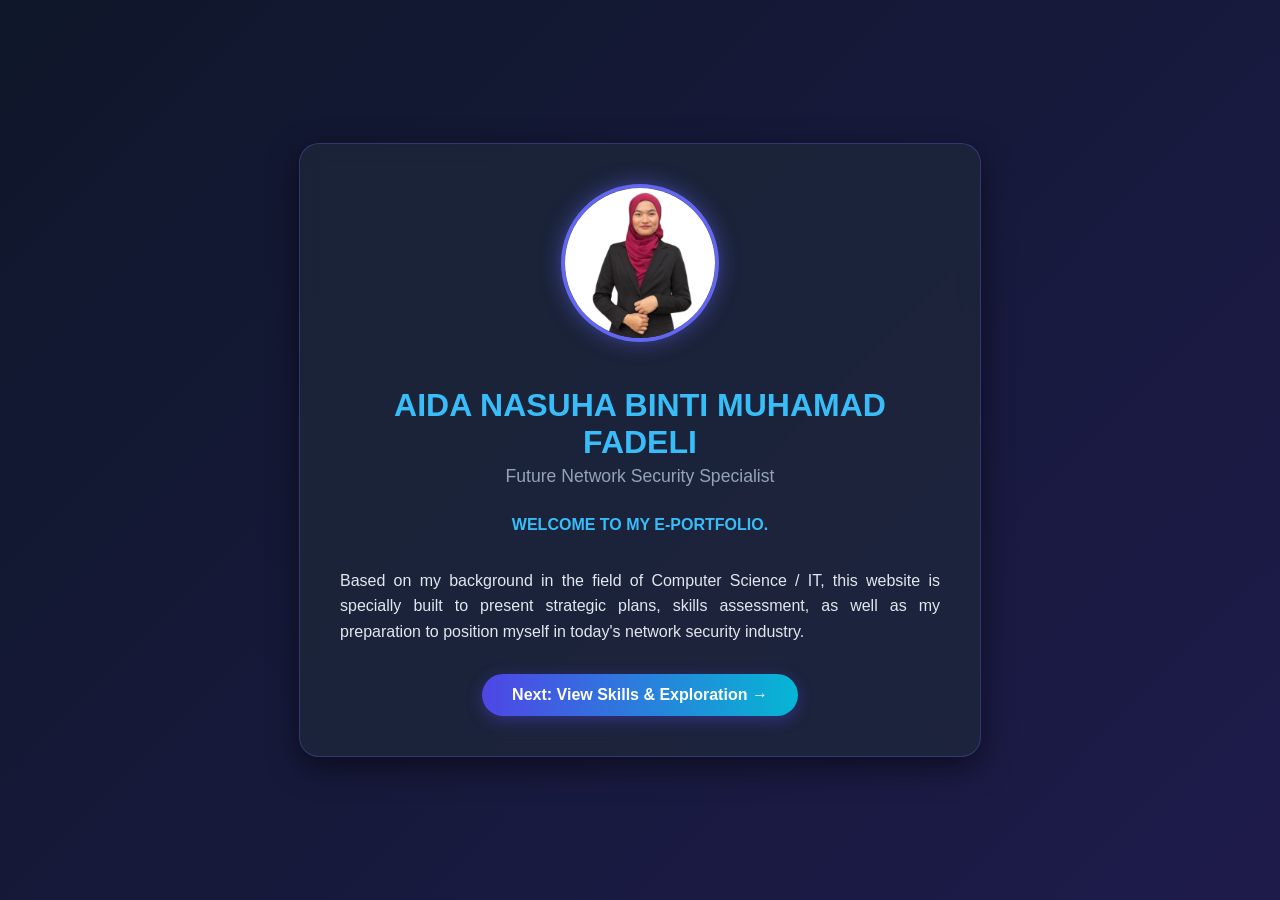
==== index.html @ 37607ee5 "Update index.html" ====
<!DOCTYPE html>
<html lang="ms">
<head>
    <meta charset="UTF-8">
    <meta name="viewport" content="width=device-width, initial-scale=1.0">
    <title>E-Portfolio-AIDA NASUHA BINTI MUHAMAD FADELI</title>
    <style>
        /* CSS UNTUK MENGEHIDUPKAN BACKGROUND & THEME */
        body {
            font-family: 'Segoe UI', Tahoma, Geneva, Verdana, sans-serif;
            background: linear-gradient(135deg, #0f172a 0%, #1e1b4b 100%); /* Background gradient gelap & hidup */
            color: #f8fafc;
            margin: 0;
            padding: 0;
            display: flex;
            justify-content: center;
            align-items: center;
            min-height: 100vh;
        }

        .portfolio-card {
            background: rgba(30, 41, 59, 0.7); /* Kad lutsinar bergaya modern glassmorphism */
            backdrop-filter: blur(10px);
            border: 1px solid rgba(99, 102, 241, 0.3);
            padding: 40px;
            border-radius: 20px;
            box-shadow: 0 10px 30px rgba(0, 0, 0, 0.5);
            max-width: 600px;
            width: 90%;
            text-align: center;
            animation: fadeIn 1s ease-in-out;
        }

        /* BAHAGIAN GAMBAR PROFIL */
        .profile-img {
            width: 150px;
            height: 150px;
            border-radius: 50%;
            border: 4px solid #6366f1; /* Border bercahaya */
            object-fit: cover;
            box-shadow: 0 0 20px rgba(99, 102, 241, 0.5);
            margin-bottom: 20px;
        }

        h1 {
            color: #38bdf8; /* Warna biru muda ala cyber */
            margin-bottom: 5px;
            font-size: 2rem;
        }

        .subtitle {
            color: #94a3b8;
            font-size: 1.1rem;
            margin-bottom: 25px;
        }

        .bio-text {
            line-height: 1.6;
            color: #e2e8f0;
            margin-bottom: 30px;
            text-align: justify;
        }

        /* BUTANG INTERAKTIF NEXT PAGE */
        .btn-next {
            display: inline-block;
            background: linear-gradient(90deg, #4f46e5 0%, #06b6d4 100%);
            color: white;
            padding: 12px 30px;
            font-weight: bold;
            text-decoration: none;
            border-radius: 30px;
            box-shadow: 0 4px 15px rgba(79, 70, 229, 0.4);
            transition: all 0.3s ease;
        }

        .btn-next:hover {
            transform: translateY(-3px);
            box-shadow: 0 6px 20px rgba(6, 182, 212, 0.6);
        }

        /* Animasi masuk */
        @keyframes fadeIn {
            from { opacity: 0; transform: translateY(20px); }
            to { opacity: 1; transform: translateY(0); }
        }
    </style>
</head>
<body>

    <div class="portfolio-card">
        <!-- Letak gambar korang kat sini (tukar nama fail gambar nanti) -->
        <img src="aidaf.png" alt="Gambar Profil aidaf" class="profile-img">
        
        <h1>AIDA NASUHA BINTI MUHAMAD FADELI</h1>
        <div class="subtitle">Future Network Security Specialist</div>
        
    <p class="bio-text" style="text-align: center; font-weight: bold; color: #38bdf8;">
       WELCOME TO MY E-PORTFOLIO.
    </p>
    <p class="bio-text">
       Based on my background in the field of Computer Science / IT, this website is specially built to present strategic plans, skills assessment, as well as my preparation to position myself in today's network security industry.
    </p>

        <!-- Pautan butang ke page kedua (Skills & Assignment Info) -->
        <a href="skills.html" class="btn-next">Next: View Skills & Exploration →</a>
    </div>

</body>
</html>
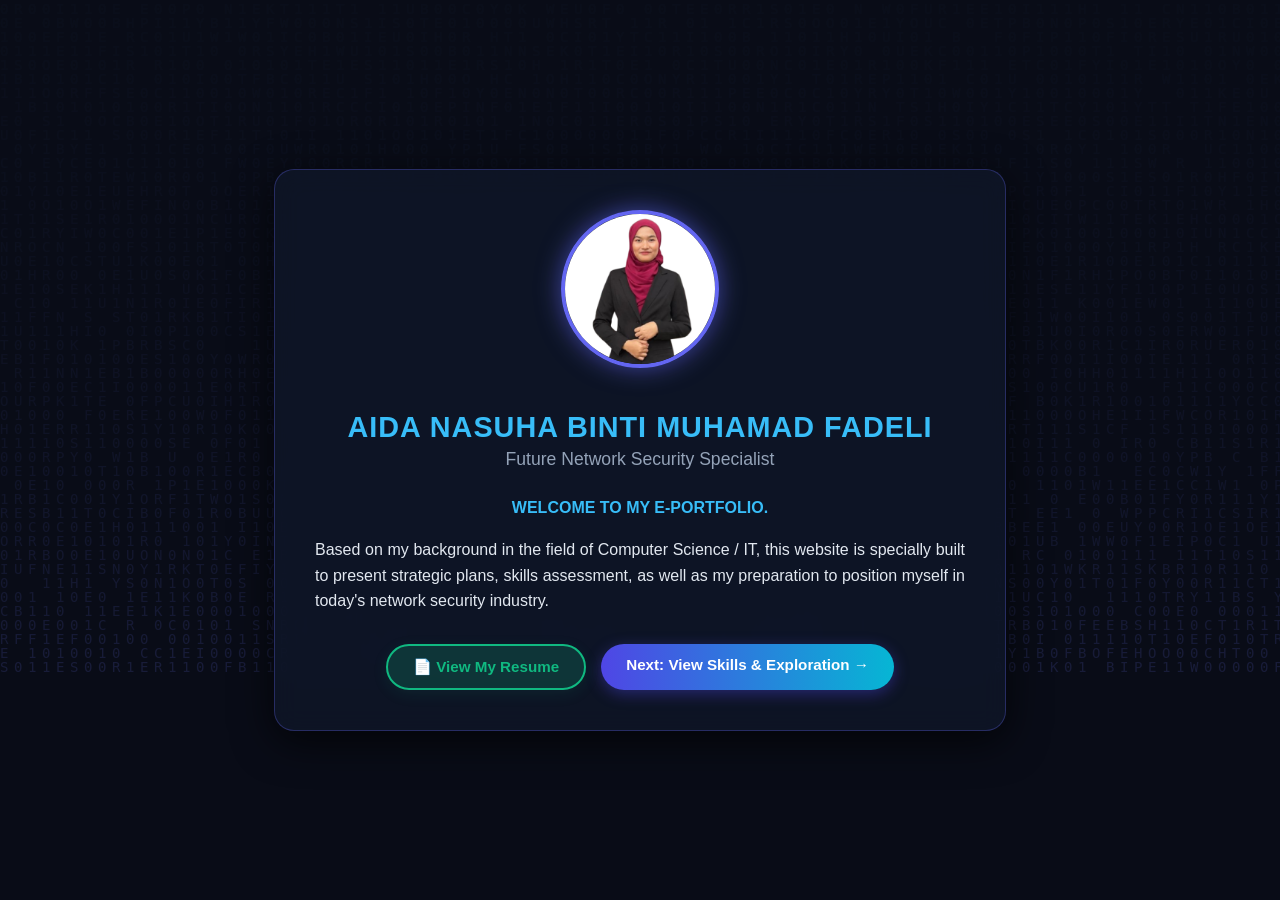
==== commit 94e7682e: "Update index.html" ====
--- a/index.html
+++ b/index.html
@@ -3,12 +3,11 @@
 <head>
     <meta charset="UTF-8">
     <meta name="viewport" content="width=device-width, initial-scale=1.0">
-    <title>E-Portfolio-AIDA NASUHA BINTI MUHAMAD FADELI</title>
+    <title>E-Portfolio Network Security - Aida Nasuha</title>
     <style>
-        /* CSS UNTUK MENGEHIDUPKAN BACKGROUND & THEME */
         body {
             font-family: 'Segoe UI', Tahoma, Geneva, Verdana, sans-serif;
-            background: linear-gradient(135deg, #0f172a 0%, #1e1b4b 100%); /* Background gradient gelap & hidup */
+            background-color: #0b0f19;
             color: #f8fafc;
             margin: 0;
             padding: 0;
@@ -16,36 +15,51 @@
             justify-content: center;
             align-items: center;
             min-height: 100vh;
+            overflow: hidden;
+            position: relative;
+        }
+
+        /* ANIMASI BACKGROUND CANVAS MATRIKS */
+        #cyber-bg {
+            position: absolute;
+            top: 0;
+            left: 0;
+            width: 100%;
+            height: 100%;
+            z-index: 1;
+            opacity: 0.15; /* Malap supaya teks di atas kekal jelas dibaca */
         }
 
         .portfolio-card {
-            background: rgba(30, 41, 59, 0.7); /* Kad lutsinar bergaya modern glassmorphism */
-            backdrop-filter: blur(10px);
+            background: rgba(15, 23, 42, 0.75); /* Dititipkan warna gelap premium */
+            backdrop-filter: blur(12px);
             border: 1px solid rgba(99, 102, 241, 0.3);
             padding: 40px;
             border-radius: 20px;
-            box-shadow: 0 10px 30px rgba(0, 0, 0, 0.5);
-            max-width: 600px;
+            box-shadow: 0 10px 40px rgba(0, 0, 0, 0.7);
+            max-width: 650px;
             width: 90%;
             text-align: center;
+            z-index: 2; /* Di atas canvas animasi */
             animation: fadeIn 1s ease-in-out;
         }
 
-        /* BAHAGIAN GAMBAR PROFIL */
         .profile-img {
             width: 150px;
             height: 150px;
             border-radius: 50%;
-            border: 4px solid #6366f1; /* Border bercahaya */
+            border: 4px solid #6366f1;
             object-fit: cover;
-            box-shadow: 0 0 20px rgba(99, 102, 241, 0.5);
+            box-shadow: 0 0 25px rgba(99, 102, 241, 0.6);
             margin-bottom: 20px;
         }
 
         h1 {
-            color: #38bdf8; /* Warna biru muda ala cyber */
+            color: #38bdf8;
             margin-bottom: 5px;
-            font-size: 2rem;
+            font-size: 1.8rem;
+            text-transform: uppercase;
+            letter-spacing: 1px;
         }
 
         .subtitle {
@@ -57,21 +71,31 @@
         .bio-text {
             line-height: 1.6;
             color: #e2e8f0;
-            margin-bottom: 30px;
             text-align: justify;
         }
 
-        /* BUTANG INTERAKTIF NEXT PAGE */
-        .btn-next {
-            display: inline-block;
-            background: linear-gradient(90deg, #4f46e5 0%, #06b6d4 100%);
-            color: white;
-            padding: 12px 30px;
+        /* SUSUNAN DUA BUTANG SEBARIS */
+        .btn-container {
+            display: flex;
+            gap: 15px;
+            justify-content: center;
+            margin-top: 30px;
+            flex-wrap: wrap;
+        }
+
+        .btn {
+            padding: 12px 25px;
             font-weight: bold;
             text-decoration: none;
             border-radius: 30px;
+            transition: all 0.3s ease;
+            font-size: 0.95rem;
+        }
+
+        .btn-next {
+            background: linear-gradient(90deg, #4f46e5 0%, #06b6d4 100%);
+            color: white;
             box-shadow: 0 4px 15px rgba(79, 70, 229, 0.4);
-            transition: all 0.3s ease;
         }
 
         .btn-next:hover {
@@ -79,7 +103,20 @@
             box-shadow: 0 6px 20px rgba(6, 182, 212, 0.6);
         }
 
-        /* Animasi masuk */
+        .btn-resume {
+            background: rgba(16, 185, 129, 0.2);
+            color: #10b981;
+            border: 2px solid #10b981;
+            box-shadow: 0 4px 15px rgba(16, 185, 129, 0.1);
+        }
+
+        .btn-resume:hover {
+            background: #10b981;
+            color: white;
+            transform: translateY(-3px);
+            box-shadow: 0 6px 20px rgba(16, 185, 129, 0.5);
+        }
+
         @keyframes fadeIn {
             from { opacity: 0; transform: translateY(20px); }
             to { opacity: 1; transform: translateY(0); }
@@ -88,23 +125,74 @@
 </head>
 <body>
 
+    <!-- Canvas untuk Kod Matriks Berjalan -->
+    <canvas id="cyber-bg"></canvas>
+
     <div class="portfolio-card">
-        <!-- Letak gambar korang kat sini (tukar nama fail gambar nanti) -->
-        <img src="aidaf.png" alt="Gambar Profil aidaf" class="profile-img">
+        <img src="Aidaf.png" alt="Gambar Profil Aida Nasuha" class="profile-img">
         
-        <h1>AIDA NASUHA BINTI MUHAMAD FADELI</h1>
+        <h1>Aida Nasuha Binti Muhamad Fadeli</h1>
         <div class="subtitle">Future Network Security Specialist</div>
         
-    <p class="bio-text" style="text-align: center; font-weight: bold; color: #38bdf8;">
-       WELCOME TO MY E-PORTFOLIO.
-    </p>
-    <p class="bio-text">
-       Based on my background in the field of Computer Science / IT, this website is specially built to present strategic plans, skills assessment, as well as my preparation to position myself in today's network security industry.
-    </p>
+        <p class="bio-text" style="text-align: center; font-weight: bold; color: #38bdf8; margin-bottom: 15px;">
+            WELCOME TO MY E-PORTFOLIO.
+        </p>
+        
+        <p class="bio-text">
+            Based on my background in the field of Computer Science / IT, this website is specially built to present strategic plans, skills assessment, as well as my preparation to position myself in today's network security industry.
+        </p>
 
-        <!-- Pautan butang ke page kedua (Skills & Assignment Info) -->
-        <a href="skills.html" class="btn-next">Next: View Skills & Exploration →</a>
+        <!-- DUA BUTANG INTERAKTIF -->
+        <div class="btn-container">
+            <a href="resume.html" class="btn btn-resume">📄 View My Resume</a>
+            <a href="skills.html" class="btn btn-next">Next: View Skills & Exploration →</a>
+        </div>
     </div>
 
+    <!-- JAVASCRIPT UNTUK GERAKKAN ANIMASI MATRIKS SECURITY -->
+    <script>
+        const canvas = document.getElementById('cyber-bg');
+        const ctx = canvas.getContext('2d');
+
+        canvas.width = window.innerWidth;
+        canvas.height = window.innerHeight;
+
+        // Karakter siber (Gabungan nombor binari & kod)
+        const alphabet = "0101010101010101010101010101010101010101 SECURITY NETWORK CYBER CHIPS BUFFER";
+        const chars = alphabet.split("");
+
+        const fontSize = 14;
+        const columns = canvas.width / fontSize;
+
+        const rainDrops = [];
+        for (let x = 0; x < columns; x++) {
+            rainDrops[x] = 1;
+        }
+
+        const draw = () => {
+            ctx.fillStyle = 'rgba(11, 15, 25, 0.05)';
+            ctx.fillRect(0, 0, canvas.width, canvas.height);
+
+            ctx.fillStyle = '#6366f1'; // Warna biru indigo bercahaya ala siber
+            ctx.font = fontSize + 'px monospace';
+
+            for (let i = 0; i < rainDrops.length; i++) {
+                const text = chars[Math.floor(Math.random() * chars.length)];
+                ctx.fillText(text, i * fontSize, rainDrops[i] * fontSize);
+
+                if (rainDrops[i] * fontSize > canvas.height && Math.random() > 0.975) {
+                    rainDrops[i] = 0;
+                }
+                rainDrops[i]++;
+            }
+        };
+
+        setInterval(draw, 35); // Kelajuan pergerakan kod matriks
+
+        window.addEventListener('resize', () => {
+            canvas.width = window.innerWidth;
+            canvas.height = window.innerHeight;
+        });
+    </script>
 </body>
 </html>
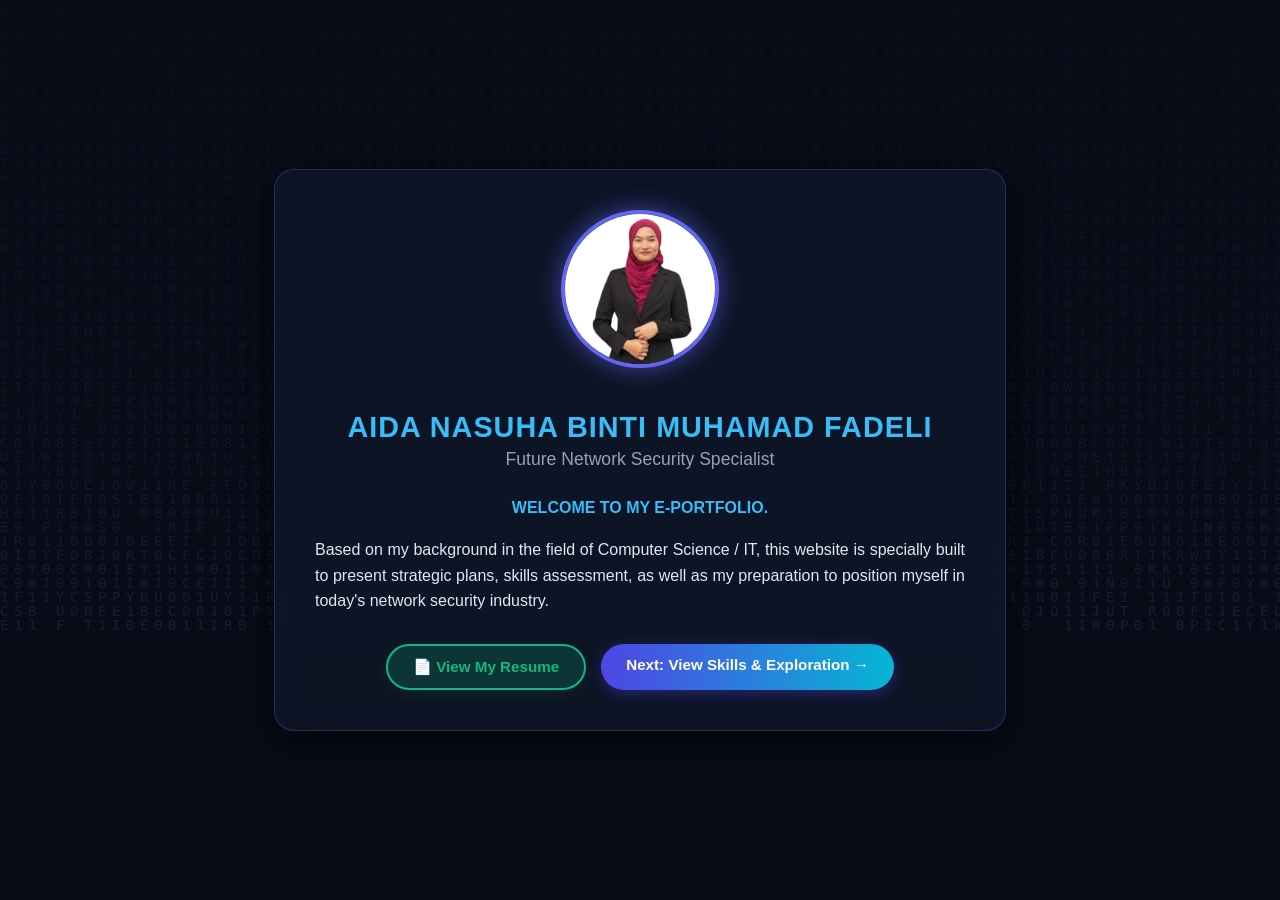
==== commit 0f67d228: "Update index.html" ====
--- a/index.html
+++ b/index.html
@@ -129,7 +129,7 @@
     <canvas id="cyber-bg"></canvas>
 
     <div class="portfolio-card">
-        <img src="Aidaf.png" alt="Gambar Profil Aida Nasuha" class="profile-img">
+        <img src="aidaf.png" alt="Gambar Profil Aida Nasuha" class="profile-img">
         
         <h1>Aida Nasuha Binti Muhamad Fadeli</h1>
         <div class="subtitle">Future Network Security Specialist</div>
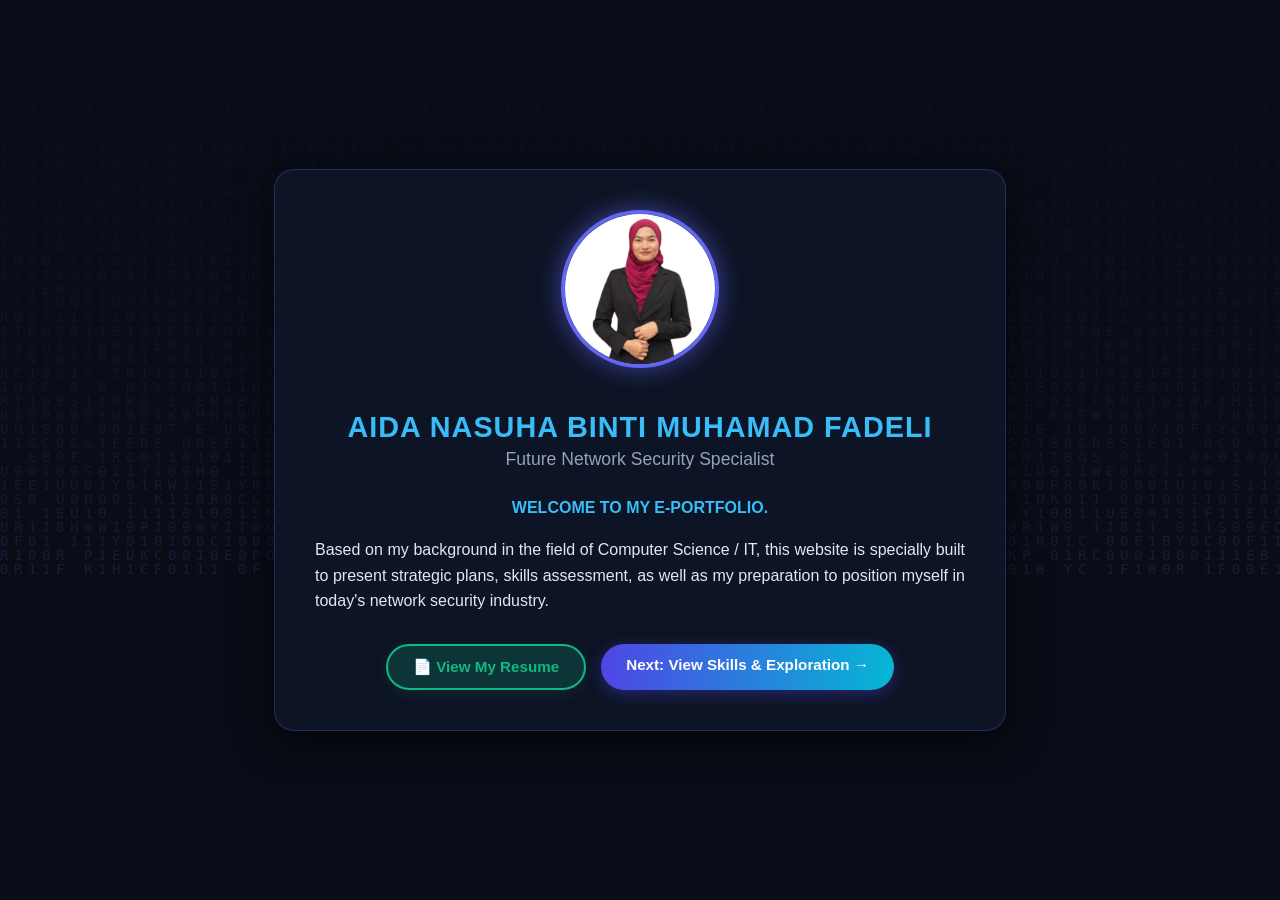
==== commit a06a9c0b: "Update index.html" ====
--- a/index.html
+++ b/index.html
@@ -144,7 +144,7 @@
 
         <!-- DUA BUTANG INTERAKTIF -->
         <div class="btn-container">
-            <a href="resume.html" class="btn btn-resume">📄 View My Resume</a>
+            <a href="resume.pdf" class="btn btn-resume">📄 View My Resume</a>
             <a href="skills.html" class="btn btn-next">Next: View Skills & Exploration →</a>
         </div>
     </div>
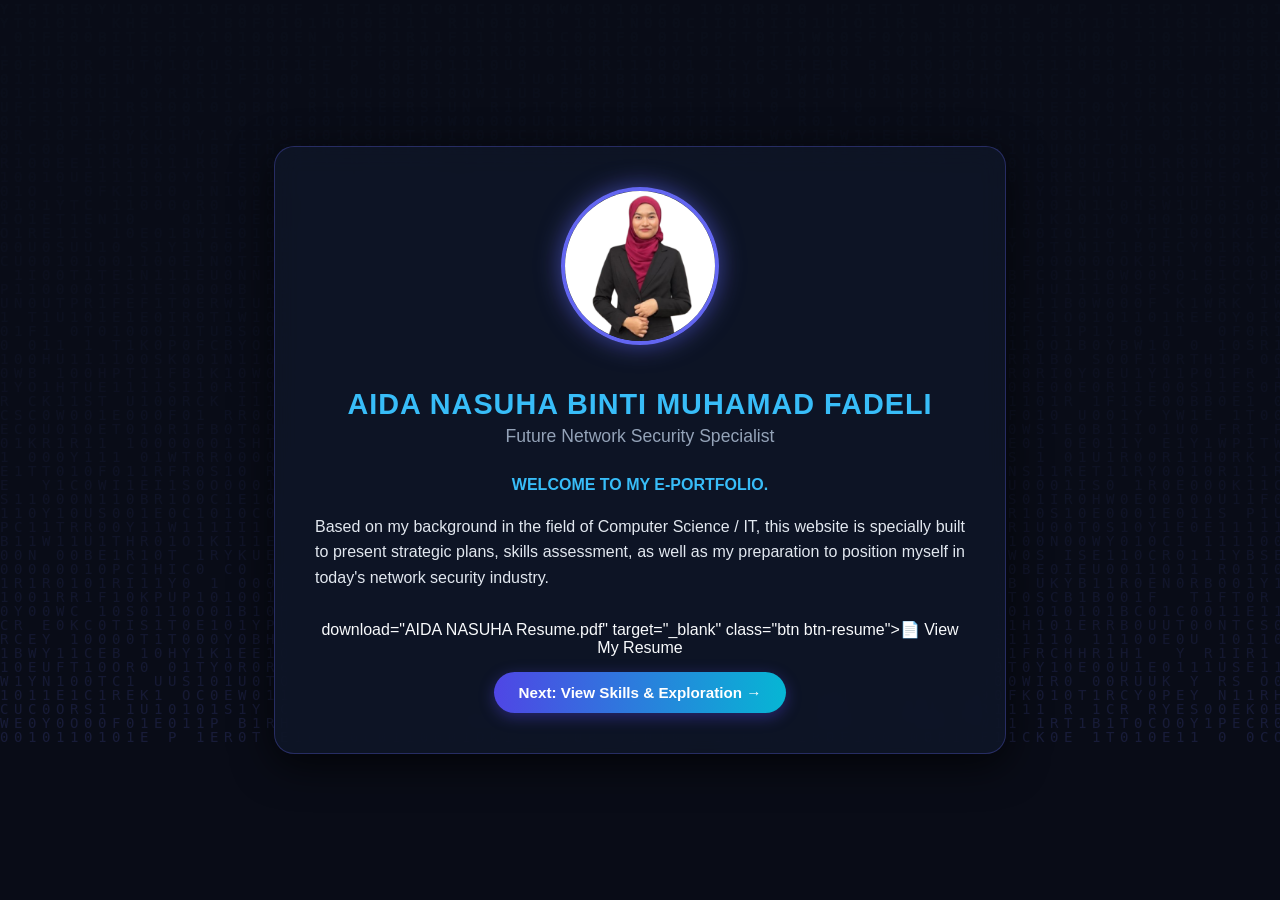
==== commit 7ddce644: "Update index.html" ====
--- a/index.html
+++ b/index.html
@@ -144,7 +144,7 @@
 
         <!-- DUA BUTANG INTERAKTIF -->
         <div class="btn-container">
-            <a href="resume.pdf" class="btn btn-resume">📄 View My Resume</a>
+            download="AIDA NASUHA Resume.pdf" target="_blank" class="btn btn-resume">📄 View My Resume</a>
             <a href="skills.html" class="btn btn-next">Next: View Skills & Exploration →</a>
         </div>
     </div>
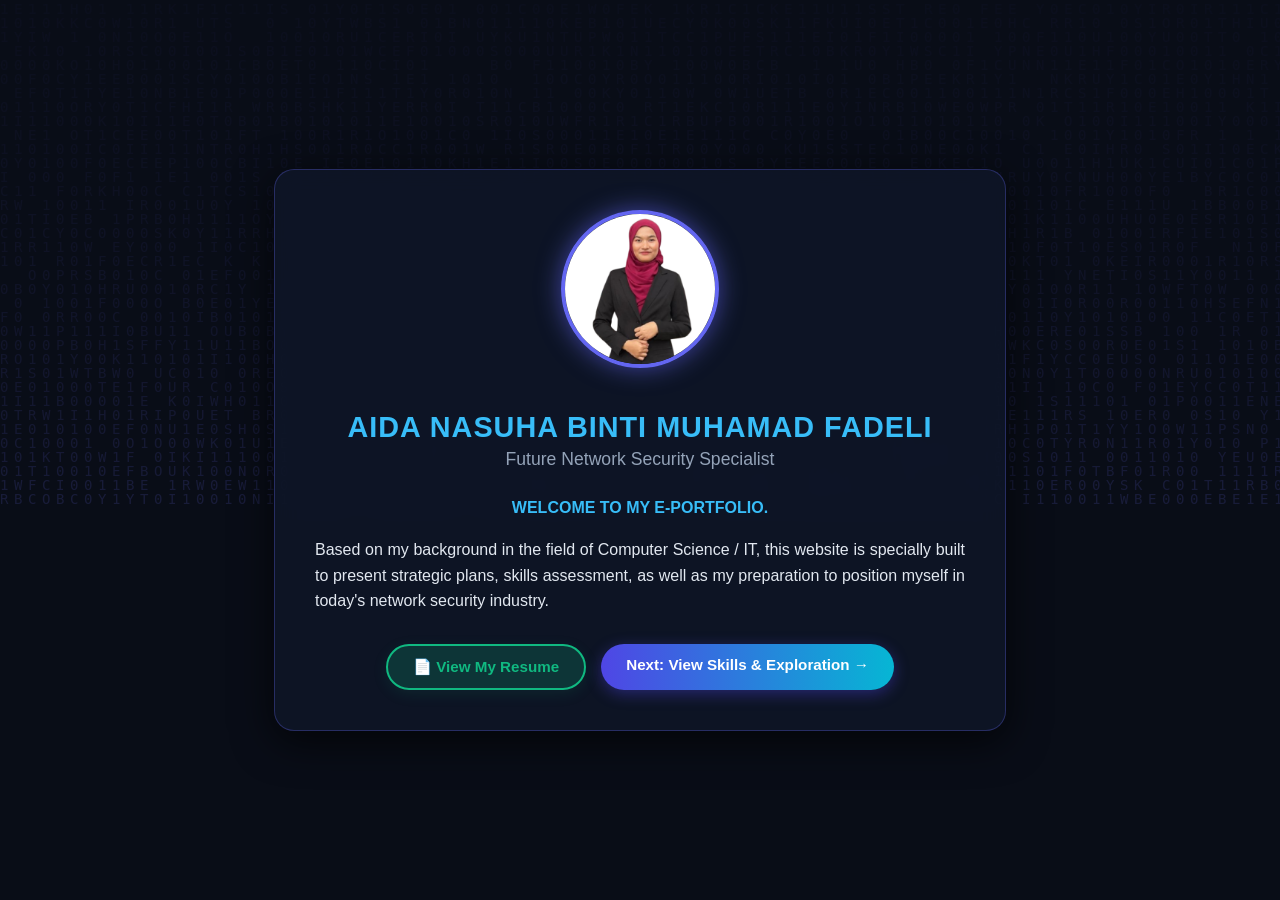
==== commit 85209971: "Update index.html" ====
--- a/index.html
+++ b/index.html
@@ -144,7 +144,7 @@
 
         <!-- DUA BUTANG INTERAKTIF -->
         <div class="btn-container">
-            download="AIDA NASUHA Resume.pdf" target="_blank" class="btn btn-resume">📄 View My Resume</a>
+           <a href="resume.pdf" download="AIDA NASUHA Resume.pdf" target="_blank" class="btn btn-resume">📄 View My Resume</a>
             <a href="skills.html" class="btn btn-next">Next: View Skills & Exploration →</a>
         </div>
     </div>
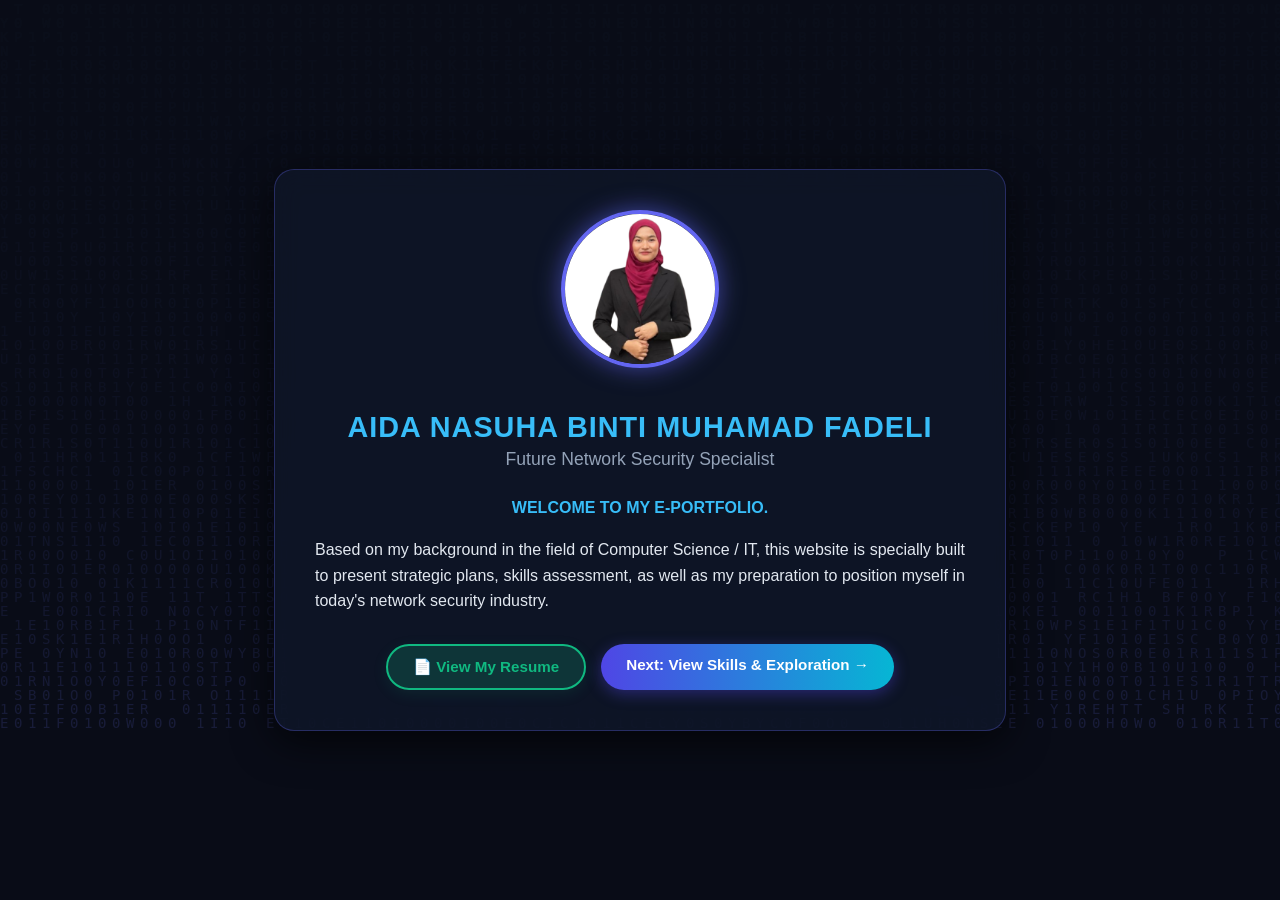
==== commit d6a30cfc: "Update index.html" ====
--- a/index.html
+++ b/index.html
@@ -144,7 +144,7 @@
 
         <!-- DUA BUTANG INTERAKTIF -->
         <div class="btn-container">
-           <a href="resume.pdf" download="AIDA NASUHA Resume.pdf" target="_blank" class="btn btn-resume">📄 View My Resume</a>
+           <a href="resumer.pdf" download="AIDA NASUHA Resumer.pdf" target="_blank" class="btn btn-resume">📄 View My Resume</a>
             <a href="skills.html" class="btn btn-next">Next: View Skills & Exploration →</a>
         </div>
     </div>
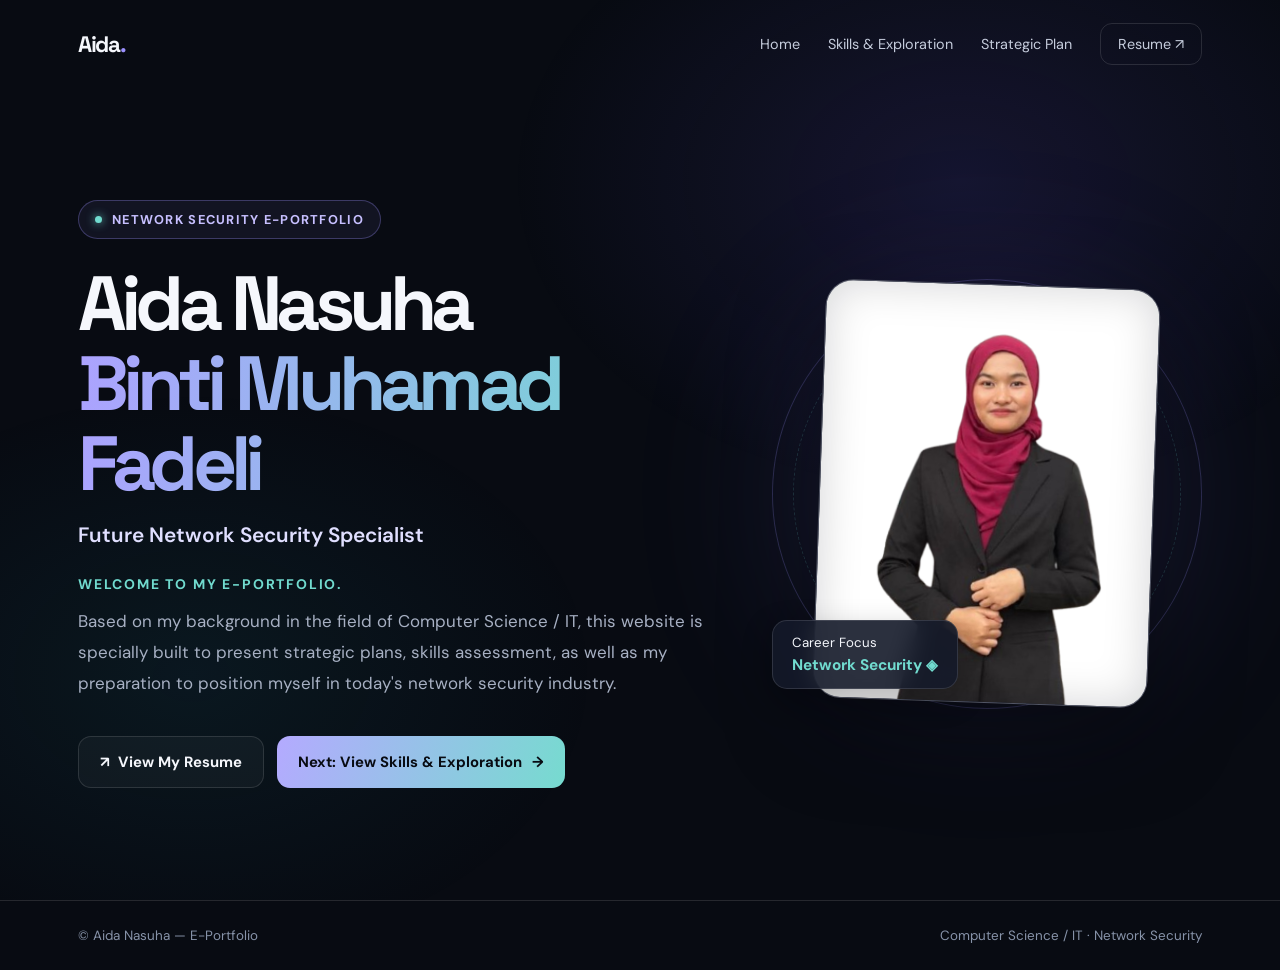
==== commit 9a474da8: "Update index.html" ====
--- a/index.html
+++ b/index.html
@@ -1,198 +1,90 @@
 <!DOCTYPE html>
 <html lang="ms">
 <head>
-    <meta charset="UTF-8">
-    <meta name="viewport" content="width=device-width, initial-scale=1.0">
-    <title>E-Portfolio Network Security - Aida Nasuha</title>
-    <style>
-        body {
-            font-family: 'Segoe UI', Tahoma, Geneva, Verdana, sans-serif;
-            background-color: #0b0f19;
-            color: #f8fafc;
-            margin: 0;
-            padding: 0;
-            display: flex;
-            justify-content: center;
-            align-items: center;
-            min-height: 100vh;
-            overflow: hidden;
-            position: relative;
-        }
-
-        /* ANIMASI BACKGROUND CANVAS MATRIKS */
-        #cyber-bg {
-            position: absolute;
-            top: 0;
-            left: 0;
-            width: 100%;
-            height: 100%;
-            z-index: 1;
-            opacity: 0.15; /* Malap supaya teks di atas kekal jelas dibaca */
-        }
-
-        .portfolio-card {
-            background: rgba(15, 23, 42, 0.75); /* Dititipkan warna gelap premium */
-            backdrop-filter: blur(12px);
-            border: 1px solid rgba(99, 102, 241, 0.3);
-            padding: 40px;
-            border-radius: 20px;
-            box-shadow: 0 10px 40px rgba(0, 0, 0, 0.7);
-            max-width: 650px;
-            width: 90%;
-            text-align: center;
-            z-index: 2; /* Di atas canvas animasi */
-            animation: fadeIn 1s ease-in-out;
-        }
-
-        .profile-img {
-            width: 150px;
-            height: 150px;
-            border-radius: 50%;
-            border: 4px solid #6366f1;
-            object-fit: cover;
-            box-shadow: 0 0 25px rgba(99, 102, 241, 0.6);
-            margin-bottom: 20px;
-        }
-
-        h1 {
-            color: #38bdf8;
-            margin-bottom: 5px;
-            font-size: 1.8rem;
-            text-transform: uppercase;
-            letter-spacing: 1px;
-        }
-
-        .subtitle {
-            color: #94a3b8;
-            font-size: 1.1rem;
-            margin-bottom: 25px;
-        }
-
-        .bio-text {
-            line-height: 1.6;
-            color: #e2e8f0;
-            text-align: justify;
-        }
-
-        /* SUSUNAN DUA BUTANG SEBARIS */
-        .btn-container {
-            display: flex;
-            gap: 15px;
-            justify-content: center;
-            margin-top: 30px;
-            flex-wrap: wrap;
-        }
-
-        .btn {
-            padding: 12px 25px;
-            font-weight: bold;
-            text-decoration: none;
-            border-radius: 30px;
-            transition: all 0.3s ease;
-            font-size: 0.95rem;
-        }
-
-        .btn-next {
-            background: linear-gradient(90deg, #4f46e5 0%, #06b6d4 100%);
-            color: white;
-            box-shadow: 0 4px 15px rgba(79, 70, 229, 0.4);
-        }
-
-        .btn-next:hover {
-            transform: translateY(-3px);
-            box-shadow: 0 6px 20px rgba(6, 182, 212, 0.6);
-        }
-
-        .btn-resume {
-            background: rgba(16, 185, 129, 0.2);
-            color: #10b981;
-            border: 2px solid #10b981;
-            box-shadow: 0 4px 15px rgba(16, 185, 129, 0.1);
-        }
-
-        .btn-resume:hover {
-            background: #10b981;
-            color: white;
-            transform: translateY(-3px);
-            box-shadow: 0 6px 20px rgba(16, 185, 129, 0.5);
-        }
-
-        @keyframes fadeIn {
-            from { opacity: 0; transform: translateY(20px); }
-            to { opacity: 1; transform: translateY(0); }
-        }
-    </style>
+  <meta charset="UTF-8">
+  <meta name="viewport" content="width=device-width, initial-scale=1.0">
+  <meta name="description" content="E-Portfolio Network Security - Aida Nasuha Binti Muhamad Fadeli">
+  <title>E-Portfolio Network Security - Aida Nasuha</title>
+  <link rel="preconnect" href="https://fonts.googleapis.com">
+  <link rel="preconnect" href="https://fonts.gstatic.com" crossorigin>
+  <link href="https://fonts.googleapis.com/css2?family=DM+Sans:wght@400;500;600;700&family=Space+Grotesk:wght@400;500;600;700&display=swap" rel="stylesheet">
+  <style>
+    :root {color-scheme:dark;--bg:#080b12;--panel:#111725;--text:#f5f7fc;--muted:#a7b0c3;--accent:#9c91ff;--accent2:#71dbcf;--stroke:rgba(255,255,255,.12)}
+    * {box-sizing:border-box}
+    html {scroll-behavior:smooth}
+    body {margin:0;background:var(--bg);color:var(--text);font-family:'DM Sans',sans-serif;overflow-x:hidden}
+    body::before {content:"";position:fixed;inset:0;pointer-events:none;background:radial-gradient(ellipse 50% 50% at 75% 20%,rgba(99,81,218,.15),transparent 70%),radial-gradient(ellipse 45% 45% at 15% 75%,rgba(28,136,157,.1),transparent 70%);z-index:-1}
+    a {color:inherit;text-decoration:none}
+    .container {max-width:1180px;margin:0 auto;padding:0 28px}
+    .nav {display:flex;align-items:center;justify-content:space-between;gap:16px;min-height:88px}
+    .brand {font-family:'Space Grotesk',sans-serif;font-size:1.4rem;font-weight:700;letter-spacing:-.06em}
+    .brand span {color:var(--accent)}
+    .navlinks {display:flex;align-items:center;gap:28px;font-size:.9rem;color:#c5ccdc}
+    .navlinks a:hover,.navlinks a:focus-visible {color:white}
+    .nav-cta {border:1px solid var(--stroke);padding:11px 17px;border-radius:12px}
+    main {min-height:calc(100svh - 88px);display:flex;align-items:center;padding:64px 0 90px}
+    .hero {display:grid;grid-template-columns:minmax(0,1.25fr) minmax(300px,.85fr);gap:62px;align-items:center;width:100%}
+    .eyebrow {display:inline-flex;align-items:center;gap:10px;border:1px solid rgba(156,145,255,.3);border-radius:999px;color:#c7c0ff;background:rgba(156,145,255,.07);padding:10px 16px;font-size:.8rem;letter-spacing:.1em;font-weight:700}
+    .dot {height:7px;width:7px;border-radius:50%;background:var(--accent2);box-shadow:0 0 10px var(--accent2)}
+    h1 {font-family:'Space Grotesk',sans-serif;font-weight:700;font-size:clamp(3rem,6vw,5.7rem);letter-spacing:-.075em;line-height:1.04;margin:25px 0 17px}
+    h1 span {display:block;background:linear-gradient(95deg,#aca2ff,#71dbcf);-webkit-background-clip:text;background-clip:text;color:transparent}
+    .role {font-size:clamp(1.05rem,2vw,1.3rem);font-weight:600;color:#e0dfff;margin:0 0 27px}
+    .welcome {color:var(--accent2);font-size:.87rem;font-weight:700;letter-spacing:.13em;margin:0 0 13px}
+    .bio {color:var(--muted);font-size:1.06rem;line-height:1.85;max-width:650px;margin:0}
+    .actions {display:flex;flex-wrap:wrap;gap:13px;margin-top:36px}
+    .btn {display:inline-flex;align-items:center;justify-content:center;gap:10px;border:1px solid var(--stroke);border-radius:13px;padding:15px 21px;font-weight:700;font-size:.93rem;transition:transform .2s,border-color .2s,box-shadow .2s}
+    .btn:hover {transform:translateY(-3px);border-color:#beb5ff;box-shadow:0 14px 26px rgba(0,0,0,.22)}
+    .btn-primary {color:#080b12;background:linear-gradient(110deg,#b4aaff,#76dbcf);border:0}
+    .btn-secondary {background:rgba(255,255,255,.035)}
+    .visual {position:relative;display:grid;place-items:center;min-height:480px;isolation:isolate}
+    .orbit {position:absolute;width:min(100%,440px);aspect-ratio:1;border:1px solid rgba(156,145,255,.23);border-radius:50%;transform:rotate(-18deg)}
+    .orbit::before,.orbit::after {content:"";position:absolute;border:1px dashed rgba(113,219,207,.18);border-radius:50%;inset:20px}
+    .orbit::after {inset:52px;border-style:solid;border-color:rgba(156,145,255,.11)}
+    .glow {position:absolute;width:310px;height:310px;border-radius:50%;background:#8075ff;filter:blur(105px);opacity:.27;z-index:-1}
+    .portrait-frame {position:relative;width:min(78%,350px);aspect-ratio:4/5;border-radius:28px;overflow:hidden;border:1px solid rgba(255,255,255,.24);background:#1b2033;transform:rotate(2deg);box-shadow:0 28px 90px rgba(0,0,0,.38)}
+    .portrait-frame img {width:100%;height:100%;display:block;object-fit:cover}
+    .portrait-frame::after {content:"";position:absolute;inset:0;pointer-events:none;box-shadow:inset 0 0 45px rgba(8,11,18,.18)}
+    .tag {position:absolute;bottom:45px;left:0;background:rgba(20,26,42,.9);backdrop-filter:blur(12px);border:1px solid var(--stroke);border-radius:15px;padding:13px 19px;font-size:.83rem;box-shadow:0 10px 30px rgba(0,0,0,.25)}
+    .tag strong {display:block;color:var(--accent2);margin-top:4px;font-size:.96rem}
+    footer {border-top:1px solid var(--stroke);color:#8793a9;font-size:.84rem;padding:26px 0}
+    footer .container {display:flex;justify-content:space-between;gap:18px;flex-wrap:wrap}
+    @media(max-width:860px){.navlinks{gap:14px}.hero{grid-template-columns:1fr;gap:24px}.visual{min-height:380px;order:-1}.portrait-frame{width:245px;height:310px}.orbit{width:335px}.tag{left:calc(50% - 175px);bottom:12px}main{padding:20px 0 75px}.hero-copy{text-align:center}.bio{margin-inline:auto}.actions{justify-content:center}}
+    @media(max-width:520px){.container{padding:0 19px}.nav{min-height:75px}.navlinks{gap:13px;font-size:.78rem}.navlinks .nav-cta{display:none}.brand{font-size:1.17rem}.visual{min-height:330px}.orbit{width:295px}.portrait-frame{width:220px;height:276px}.tag{left:5px;bottom:9px}.btn{width:100%}h1{font-size:clamp(2.7rem,11vw,4rem)}.bio{font-size:.98rem}}
+    @media(prefers-reduced-motion:no-preference){.hero-copy{animation:arrive .65s ease both}.visual{animation:arrive .8s .1s ease both}@keyframes arrive{from{opacity:0;transform:translateY(18px)}to{opacity:1;transform:translateY(0)}}}
+  </style>
 </head>
 <body>
-
-    <!-- Canvas untuk Kod Matriks Berjalan -->
-    <canvas id="cyber-bg"></canvas>
-
-    <div class="portfolio-card">
-        <img src="aidaf.png" alt="Gambar Profil Aida Nasuha" class="profile-img">
-        
-        <h1>Aida Nasuha Binti Muhamad Fadeli</h1>
-        <div class="subtitle">Future Network Security Specialist</div>
-        
-        <p class="bio-text" style="text-align: center; font-weight: bold; color: #38bdf8; margin-bottom: 15px;">
-            WELCOME TO MY E-PORTFOLIO.
-        </p>
-        
-        <p class="bio-text">
-            Based on my background in the field of Computer Science / IT, this website is specially built to present strategic plans, skills assessment, as well as my preparation to position myself in today's network security industry.
-        </p>
-
-        <!-- DUA BUTANG INTERAKTIF -->
-        <div class="btn-container">
-           <a href="resumer.pdf" download="AIDA NASUHA Resumer.pdf" target="_blank" class="btn btn-resume">📄 View My Resume</a>
-            <a href="skills.html" class="btn btn-next">Next: View Skills & Exploration →</a>
+  <header class="container">
+    <nav class="nav" aria-label="Main navigation">
+      <a class="brand" href="index.html">Aida<span>.</span></a>
+      <div class="navlinks">
+        <a href="index.html" aria-current="page">Home</a>
+        <a href="skills.html">Skills &amp; Exploration</a>
+        <a href="plan.html">Strategic Plan</a>
+        <a class="nav-cta" href="resumer.pdf" target="_blank" rel="noopener">Resume ↗</a>
+      </div>
+    </nav>
+  </header>
+  <main class="container">
+    <div class="hero">
+      <section class="hero-copy" aria-label="Introduction">
+        <div class="eyebrow"><span class="dot"></span> NETWORK SECURITY E-PORTFOLIO</div>
+        <h1>Aida Nasuha <span>Binti Muhamad Fadeli</span></h1>
+        <p class="role">Future Network Security Specialist</p>
+        <p class="welcome">WELCOME TO MY E-PORTFOLIO.</p>
+        <p class="bio">Based on my background in the field of Computer Science / IT, this website is specially built to present strategic plans, skills assessment, as well as my preparation to position myself in today's network security industry.</p>
+        <div class="actions">
+          <a href="resumer.pdf" download="AIDA NASUHA Resumer.pdf" target="_blank" rel="noopener" class="btn btn-secondary">↗ &nbsp;View My Resume</a>
+          <a href="skills.html" class="btn btn-primary">Next: View Skills &amp; Exploration <span aria-hidden="true">→</span></a>
         </div>
+      </section>
+      <div class="visual" aria-label="Aida Nasuha profile photograph">
+        <div class="orbit" aria-hidden="true"></div><div class="glow" aria-hidden="true"></div>
+        <div class="portrait-frame"><img src="aidaf.png" alt="Gambar Profil Aida Nasuha"></div>
+        <div class="tag">Career Focus <strong>Network Security ◈</strong></div>
+      </div>
     </div>
-
-    <!-- JAVASCRIPT UNTUK GERAKKAN ANIMASI MATRIKS SECURITY -->
-    <script>
-        const canvas = document.getElementById('cyber-bg');
-        const ctx = canvas.getContext('2d');
-
-        canvas.width = window.innerWidth;
-        canvas.height = window.innerHeight;
-
-        // Karakter siber (Gabungan nombor binari & kod)
-        const alphabet = "0101010101010101010101010101010101010101 SECURITY NETWORK CYBER CHIPS BUFFER";
-        const chars = alphabet.split("");
-
-        const fontSize = 14;
-        const columns = canvas.width / fontSize;
-
-        const rainDrops = [];
-        for (let x = 0; x < columns; x++) {
-            rainDrops[x] = 1;
-        }
-
-        const draw = () => {
-            ctx.fillStyle = 'rgba(11, 15, 25, 0.05)';
-            ctx.fillRect(0, 0, canvas.width, canvas.height);
-
-            ctx.fillStyle = '#6366f1'; // Warna biru indigo bercahaya ala siber
-            ctx.font = fontSize + 'px monospace';
-
-            for (let i = 0; i < rainDrops.length; i++) {
-                const text = chars[Math.floor(Math.random() * chars.length)];
-                ctx.fillText(text, i * fontSize, rainDrops[i] * fontSize);
-
-                if (rainDrops[i] * fontSize > canvas.height && Math.random() > 0.975) {
-                    rainDrops[i] = 0;
-                }
-                rainDrops[i]++;
-            }
-        };
-
-        setInterval(draw, 35); // Kelajuan pergerakan kod matriks
-
-        window.addEventListener('resize', () => {
-            canvas.width = window.innerWidth;
-            canvas.height = window.innerHeight;
-        });
-    </script>
+  </main>
+  <footer><div class="container"><span>© Aida Nasuha — E-Portfolio</span><span>Computer Science / IT · Network Security</span></div></footer>
 </body>
 </html>
